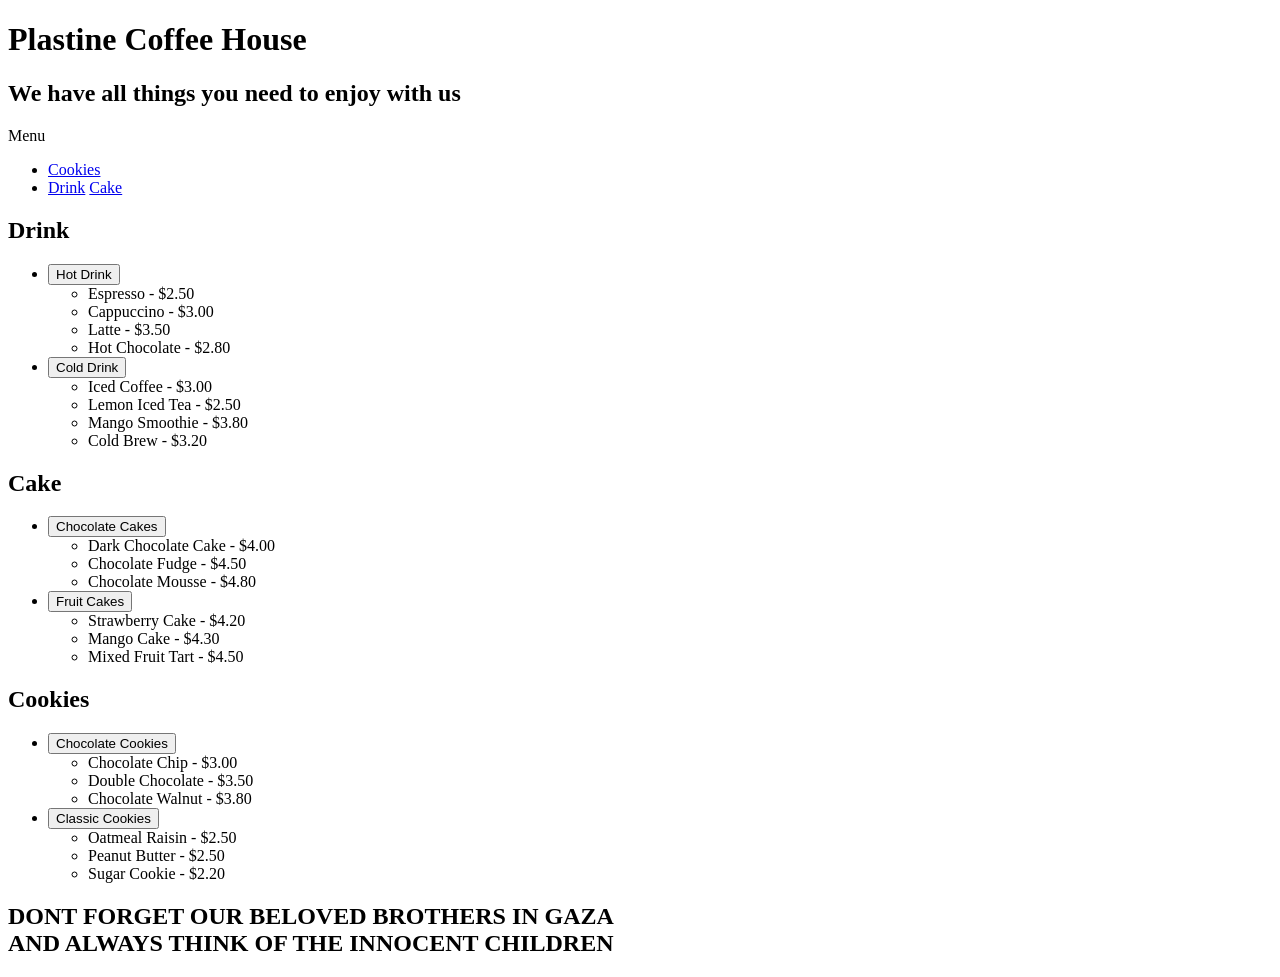
==== index.html @ 0f9bbc50 "Rename Plastine Coffee House.html to index.html" ====
<!DOCTYPE html>
<!-- saved from url=(0060)http://localhost/Plastine%20Coffee%20House_files/project.php -->
<html lang="ar"><head><meta http-equiv="Content-Type" content="text/html; charset=UTF-8">

<meta content="width=device-width, initial-scale=1">
<title>Plastine Coffee House</title>
<link rel="stylesheet" href="./Plastine Coffee House_files/CSS.css">
</head>
<body>

<h1 id="start">Plastine Coffee House</h1>

<h2 id="ccc">We have all things you need to enjoy with us</h2>

<p id="menu">Menu</p>

<ul>
    <li><a href="http://localhost/Plastine%20Coffee%20House_files/project.php#cookies">Cookies</a></li>
    <li><a href="http://localhost/Plastine%20Coffee%20House_files/project.php#drink">Drink</a>
    <a href="http://localhost/Plastine%20Coffee%20House_files/project.php#cake">Cake</a></li>
</ul> 


<div class="drink-section" id="drink">
    <h2>Drink</h2>
    <ul>
        <li>
            <button onclick="toggleList(&#39;hot&#39;)">Hot Drink</button>
            <ul id="hot" class="drink-list">
                                    <li>Espresso - $2.50</li>
                                    <li>Cappuccino - $3.00</li>
                                    <li>Latte - $3.50</li>
                                    <li>Hot Chocolate - $2.80</li>
                            </ul>
        </li>
        <li>
            <button onclick="toggleList(&#39;cold&#39;)">Cold Drink</button>
            <ul id="cold" class="drink-list">
                                    <li>Iced Coffee - $3.00</li>
                                    <li>Lemon Iced Tea - $2.50</li>
                                    <li>Mango Smoothie - $3.80</li>
                                    <li>Cold Brew - $3.20</li>
                            </ul>
        </li>
    </ul>
</div>


<div class="drink-section" id="cake">
    <h2>Cake</h2>
    <ul>
        <li>
            <button onclick="toggleList(&#39;chocoCake&#39;)">Chocolate Cakes</button>
            <ul id="chocoCake" class="drink-list">
                                    <li>Dark Chocolate Cake - $4.00</li>
                                    <li>Chocolate Fudge - $4.50</li>
                                    <li>Chocolate Mousse - $4.80</li>
                            </ul>
        </li>
        <li>
            <button onclick="toggleList(&#39;fruitCake&#39;)">Fruit Cakes</button>
            <ul id="fruitCake" class="drink-list">
                                    <li>Strawberry Cake - $4.20</li>
                                    <li>Mango Cake - $4.30</li>
                                    <li>Mixed Fruit Tart - $4.50</li>
                            </ul>
        </li>
    </ul>
</div>

<div class="drink-section" id="cookies">
    <h2>Cookies</h2>
    <ul>
        <li>
            <button onclick="toggleList(&#39;chocoCookie&#39;)">Chocolate Cookies</button>
            <ul id="chocoCookie" class="drink-list">
                                    <li>Chocolate Chip - $3.00</li>
                                    <li>Double Chocolate - $3.50</li>
                                    <li>Chocolate Walnut - $3.80</li>
                            </ul>
        </li>
        <li>
            <button onclick="toggleList(&#39;classicCookie&#39;)">Classic Cookies</button>
            <ul id="classicCookie" class="drink-list">
                                    <li>Oatmeal Raisin - $2.50</li>
                                    <li>Peanut Butter - $2.50</li>
                                    <li>Sugar Cookie - $2.20</li>
                            </ul>
        </li>
    </ul>
</div>

<script>
    function toggleList(id) {
        const list = document.getElementById(id);
        list.style.display = (list.style.display === "block") ? "none" : "block";
    }
</script>

<h2 id="ccc">
    DONT FORGET OUR BELOVED BROTHERS IN GAZA<br>
    AND ALWAYS THINK OF THE INNOCENT CHILDREN
</h2>



</body></html>
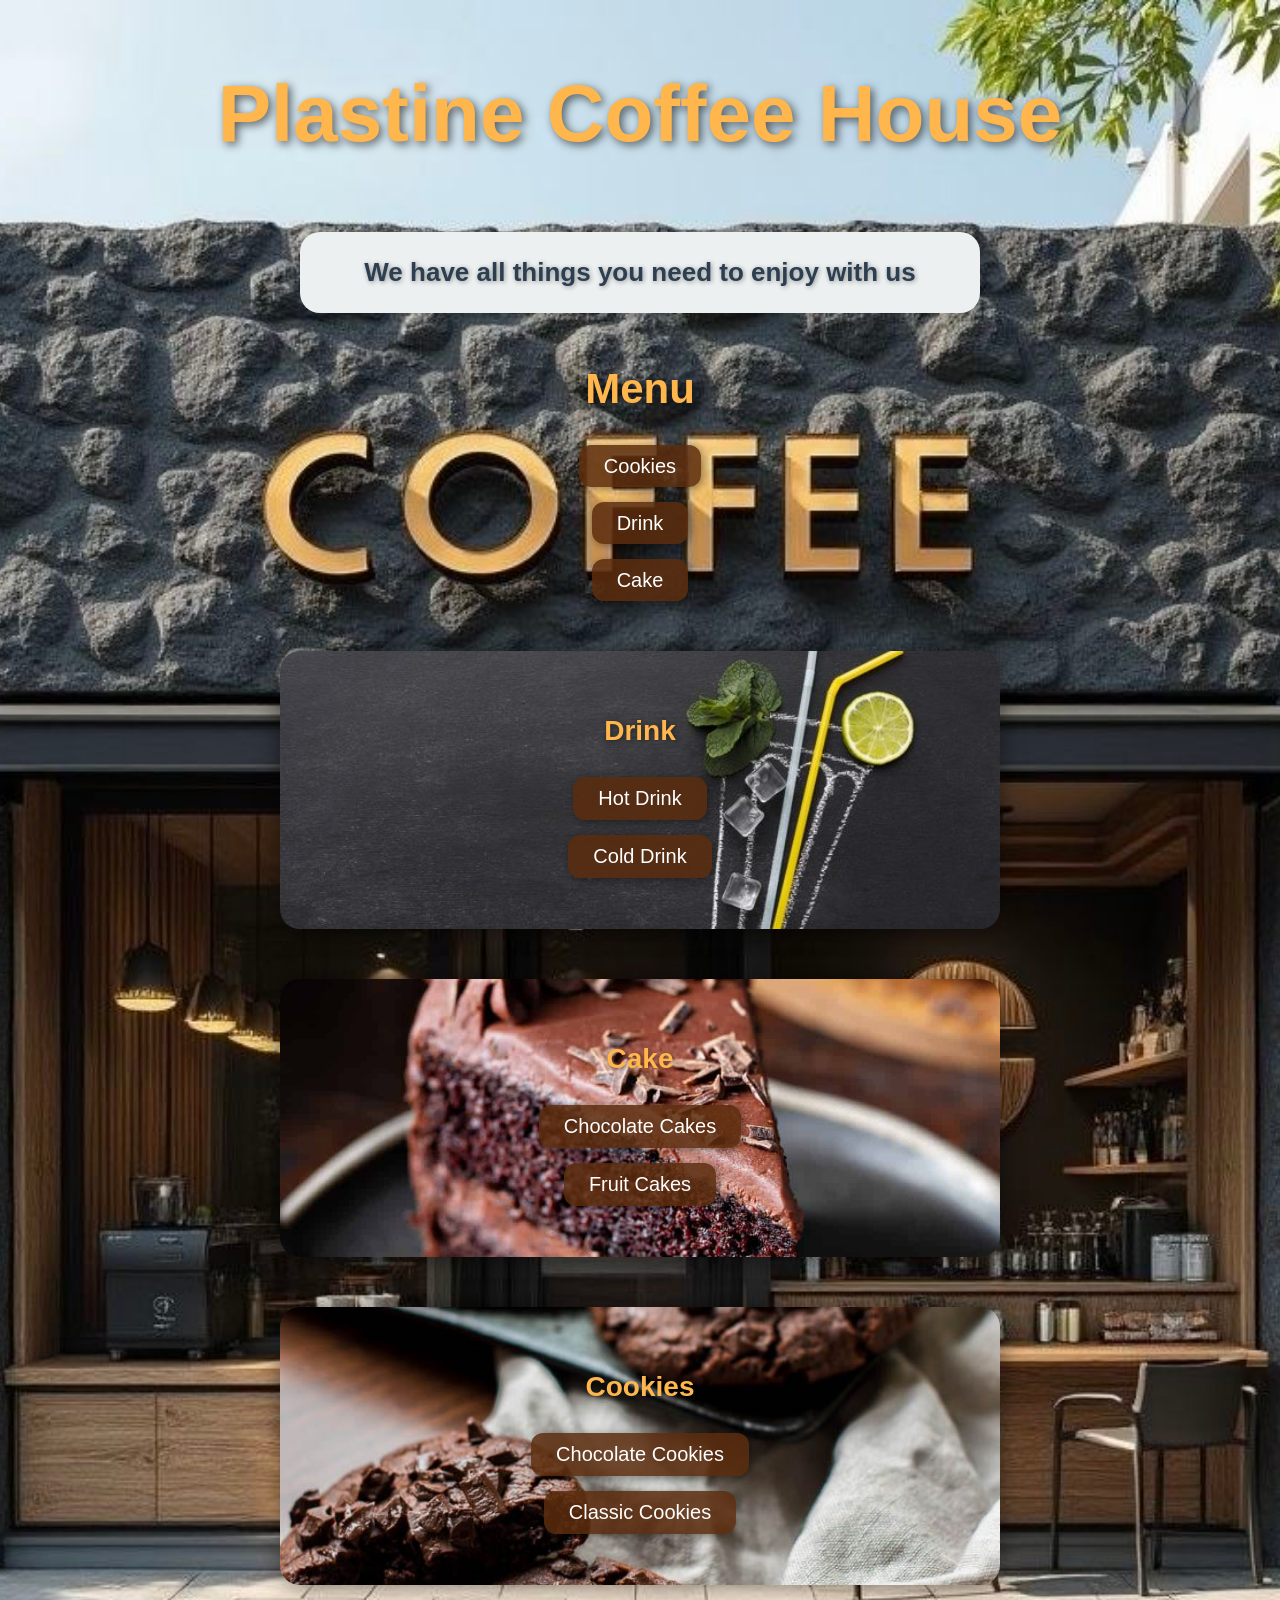
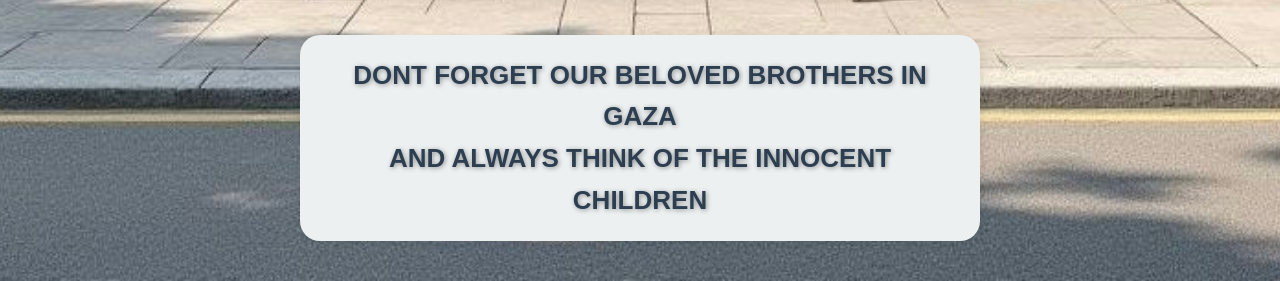
==== commit 9f3a6f3b: "Update index.html" ====
--- a/index.html
+++ b/index.html
@@ -1,10 +1,12 @@
 <!DOCTYPE html>
-<!-- saved from url=(0060)http://localhost/Plastine%20Coffee%20House_files/project.php -->
-<html lang="ar"><head><meta http-equiv="Content-Type" content="text/html; charset=UTF-8">
-
-<meta content="width=device-width, initial-scale=1">
-<title>Plastine Coffee House</title>
-<link rel="stylesheet" href="./Plastine Coffee House_files/CSS.css">
+<html lang="ar">
+<head>
+    <meta charset="UTF-8">
+    <meta name="viewport" content="width=device-width, initial-scale=1.0">
+    <title>Plastine Coffee House</title>
+    
+    <!-- ربط CSS مباشرة من الجذر -->
+    <link rel="stylesheet" href="/CSS.css">
 </head>
 <body>
 
@@ -15,55 +17,53 @@
 <p id="menu">Menu</p>
 
 <ul>
-    <li><a href="http://localhost/Plastine%20Coffee%20House_files/project.php#cookies">Cookies</a></li>
-    <li><a href="http://localhost/Plastine%20Coffee%20House_files/project.php#drink">Drink</a>
-    <a href="http://localhost/Plastine%20Coffee%20House_files/project.php#cake">Cake</a></li>
+    <li><a href="#cookies">Cookies</a></li>
+    <li><a href="#drink">Drink</a></li>
+    <li><a href="#cake">Cake</a></li>
 </ul> 
-
 
 <div class="drink-section" id="drink">
     <h2>Drink</h2>
     <ul>
         <li>
-            <button onclick="toggleList(&#39;hot&#39;)">Hot Drink</button>
+            <button onclick="toggleList('hot')">Hot Drink</button>
             <ul id="hot" class="drink-list">
-                                    <li>Espresso - $2.50</li>
-                                    <li>Cappuccino - $3.00</li>
-                                    <li>Latte - $3.50</li>
-                                    <li>Hot Chocolate - $2.80</li>
-                            </ul>
+                <li>Espresso - $2.50</li>
+                <li>Cappuccino - $3.00</li>
+                <li>Latte - $3.50</li>
+                <li>Hot Chocolate - $2.80</li>
+            </ul>
         </li>
         <li>
-            <button onclick="toggleList(&#39;cold&#39;)">Cold Drink</button>
+            <button onclick="toggleList('cold')">Cold Drink</button>
             <ul id="cold" class="drink-list">
-                                    <li>Iced Coffee - $3.00</li>
-                                    <li>Lemon Iced Tea - $2.50</li>
-                                    <li>Mango Smoothie - $3.80</li>
-                                    <li>Cold Brew - $3.20</li>
-                            </ul>
+                <li>Iced Coffee - $3.00</li>
+                <li>Lemon Iced Tea - $2.50</li>
+                <li>Mango Smoothie - $3.80</li>
+                <li>Cold Brew - $3.20</li>
+            </ul>
         </li>
     </ul>
 </div>
-
 
 <div class="drink-section" id="cake">
     <h2>Cake</h2>
     <ul>
         <li>
-            <button onclick="toggleList(&#39;chocoCake&#39;)">Chocolate Cakes</button>
+            <button onclick="toggleList('chocoCake')">Chocolate Cakes</button>
             <ul id="chocoCake" class="drink-list">
-                                    <li>Dark Chocolate Cake - $4.00</li>
-                                    <li>Chocolate Fudge - $4.50</li>
-                                    <li>Chocolate Mousse - $4.80</li>
-                            </ul>
+                <li>Dark Chocolate Cake - $4.00</li>
+                <li>Chocolate Fudge - $4.50</li>
+                <li>Chocolate Mousse - $4.80</li>
+            </ul>
         </li>
         <li>
-            <button onclick="toggleList(&#39;fruitCake&#39;)">Fruit Cakes</button>
+            <button onclick="toggleList('fruitCake')">Fruit Cakes</button>
             <ul id="fruitCake" class="drink-list">
-                                    <li>Strawberry Cake - $4.20</li>
-                                    <li>Mango Cake - $4.30</li>
-                                    <li>Mixed Fruit Tart - $4.50</li>
-                            </ul>
+                <li>Strawberry Cake - $4.20</li>
+                <li>Mango Cake - $4.30</li>
+                <li>Mixed Fruit Tart - $4.50</li>
+            </ul>
         </li>
     </ul>
 </div>
@@ -72,20 +72,20 @@
     <h2>Cookies</h2>
     <ul>
         <li>
-            <button onclick="toggleList(&#39;chocoCookie&#39;)">Chocolate Cookies</button>
+            <button onclick="toggleList('chocoCookie')">Chocolate Cookies</button>
             <ul id="chocoCookie" class="drink-list">
-                                    <li>Chocolate Chip - $3.00</li>
-                                    <li>Double Chocolate - $3.50</li>
-                                    <li>Chocolate Walnut - $3.80</li>
-                            </ul>
+                <li>Chocolate Chip - $3.00</li>
+                <li>Double Chocolate - $3.50</li>
+                <li>Chocolate Walnut - $3.80</li>
+            </ul>
         </li>
         <li>
-            <button onclick="toggleList(&#39;classicCookie&#39;)">Classic Cookies</button>
+            <button onclick="toggleList('classicCookie')">Classic Cookies</button>
             <ul id="classicCookie" class="drink-list">
-                                    <li>Oatmeal Raisin - $2.50</li>
-                                    <li>Peanut Butter - $2.50</li>
-                                    <li>Sugar Cookie - $2.20</li>
-                            </ul>
+                <li>Oatmeal Raisin - $2.50</li>
+                <li>Peanut Butter - $2.50</li>
+                <li>Sugar Cookie - $2.20</li>
+            </ul>
         </li>
     </ul>
 </div>
@@ -93,7 +93,11 @@
 <script>
     function toggleList(id) {
         const list = document.getElementById(id);
-        list.style.display = (list.style.display === "block") ? "none" : "block";
+        if (list.style.display === "block") {
+            list.style.display = "none";
+        } else {
+            list.style.display = "block";
+        }
     }
 </script>
 
@@ -102,6 +106,5 @@
     AND ALWAYS THINK OF THE INNOCENT CHILDREN
 </h2>
 
-
-
-</body></html>
+</body>
+</html>
--- a/CSS.css
+++ b/CSS.css
@@ -0,0 +1,119 @@
+body {
+        text-align: center;
+        background-image: url("1.jpg");
+        background-size: cover;
+        background-position: center;
+        background-repeat: no-repeat;
+        color: #2c1b10;
+        font-family: 'Segoe UI', Tahoma, Geneva, Verdana, sans-serif;
+        margin: 0;
+        line-height: 1.6;
+    }
+
+    h1 {
+        font-size: 80px;
+        color: #FFB74D; 
+        text-shadow: 3px 3px 10px rgba(0,0,0,0.6);
+        margin-top: 50px;
+    }
+
+    h2 {
+        font-size: 28px;
+        color: #FFB74D;
+        margin-bottom: 20px;
+        text-shadow: 1px 1px 5px rgba(0,0,0,0.4);
+    }
+
+    #menu {
+        font-size: 42px;
+        font-weight: bold;
+        margin-bottom: 20px;
+        color: #FFB74D;
+        text-shadow: 2px 2px 8px rgba(0,0,0,0.5);
+    }
+
+    ul {
+        list-style-type: none;
+        padding: 0;
+    }
+
+    li {
+        font-size: 28px;
+        margin: 12px 0;
+    }
+
+    a, button {
+        color: #fff;
+        background-color: rgba(91, 44, 13, 0.85);
+        padding: 10px 25px;
+        border-radius: 12px;
+        text-decoration: none;
+        border: none;
+        cursor: pointer;
+        font-size: 20px;
+        transition: all 0.3s ease;
+        box-shadow: 2px 2px 8px rgba(0,0,0,0.4);
+    }
+
+    a:hover, button:hover {
+        background-color: rgba(91, 44, 13, 1);
+        transform: translateY(-2px);
+        box-shadow: 4px 4px 12px rgba(0,0,0,0.5);
+    }
+
+    .drink-section {
+        padding: 35px;
+        border-radius: 20px;
+        margin: 50px auto;
+        max-width: 650px;
+        box-shadow: 0 0 25px rgba(0,0,0,0.5);
+        color: #fff;
+        text-align: center;
+    }
+
+    #drink {
+        background-image: url("2.jpg");
+        background-size: cover;
+        background-position: center;
+        background-repeat: no-repeat;
+    }
+
+    #cake {
+        background-image: url("3.jpg");
+        background-size: cover;
+        background-position: center;
+        background-repeat: no-repeat;
+    }
+
+    #cookies {
+        background-image: url("4.jpg");
+        background-size: cover;
+        background-position: center;
+        background-repeat: no-repeat;
+    }
+
+    .drink-list {
+        display: none;
+        margin-top: 15px;
+    }
+
+    .drink-list li {
+        background-color: rgba(0, 0, 0, 0.65);
+        color: #fff;
+        padding: 8px 12px;
+        border-radius: 10px;
+        font-size: 20px;
+        margin: 6px auto;
+        width: 240px;
+        transition: background 0.3s;
+    }
+
+    .drink-list li:hover {
+        background-color:rgba(255, 183, 77, 0.8);
+        color: #000;
+    }
+    #ccc{
+color: #2C3E50;background-color:#ECF0F1;border-radius:20px;
+width:50%;margin:40px auto;text-align:center;padding:20px;box-shadow:2px 2px 10px rgba(0,0,0,0.1);
+font-family:'Segoe UI',Tahoma,Geneva,Verdana,sans-serif;font-size:26px; 
+    }
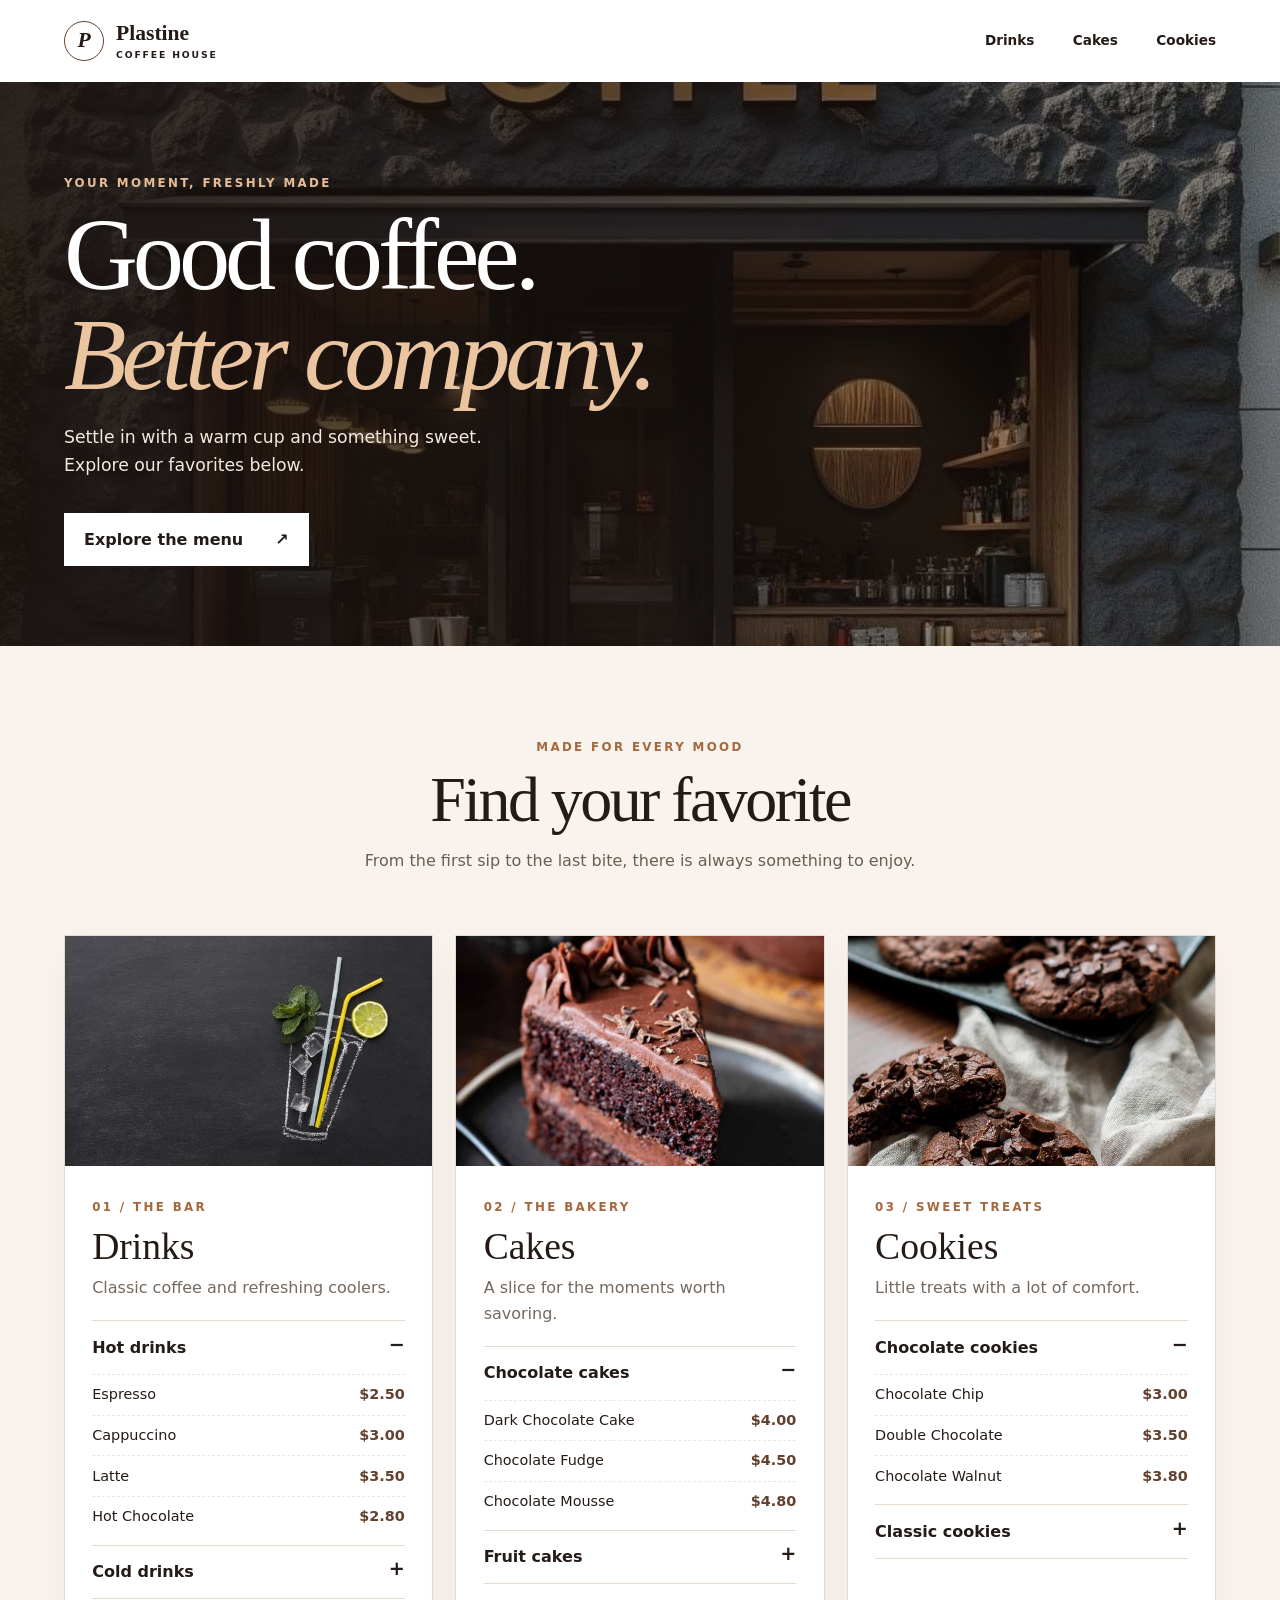
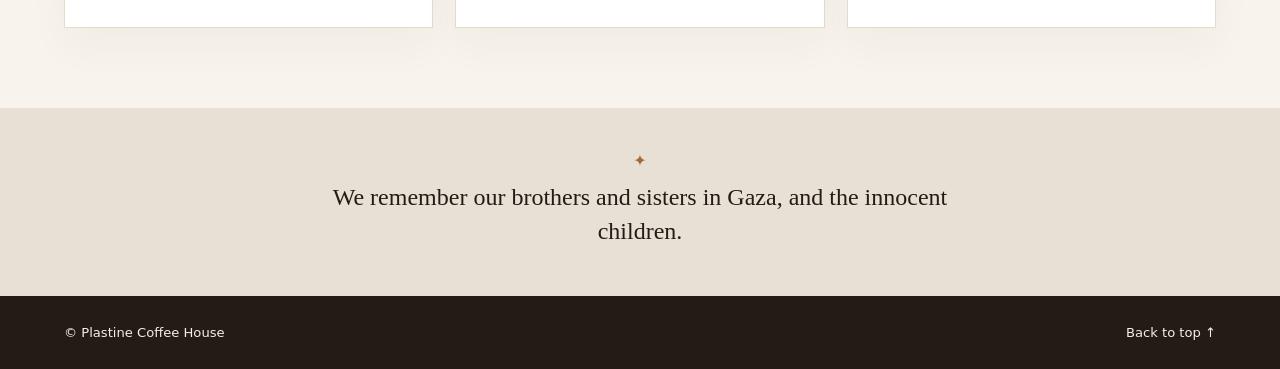
==== commit 04ac1396: "Refresh coffee menu design and screenshots" ====
--- a/index.html
+++ b/index.html
@@ -1,110 +1,29 @@
-<!DOCTYPE html>
-<html lang="ar">
+<!doctype html>
+<html lang="en">
 <head>
-    <meta charset="UTF-8">
-    <meta name="viewport" content="width=device-width, initial-scale=1.0">
-    <title>Plastine Coffee House</title>
-    
-    <!-- ربط CSS مباشرة من الجذر -->
-    <link rel="stylesheet" href="/CSS.css">
+  <meta charset="utf-8"><meta name="viewport" content="width=device-width, initial-scale=1">
+  <meta name="theme-color" content="#241b17">
+  <meta name="description" content="Explore coffee, cakes and cookies at Plastine Coffee House.">
+  <title>Menu | Plastine Coffee House</title><link rel="stylesheet" href="CSS.css">
 </head>
 <body>
-
-<h1 id="start">Plastine Coffee House</h1>
-
-<h2 id="ccc">We have all things you need to enjoy with us</h2>
-
-<p id="menu">Menu</p>
-
-<ul>
-    <li><a href="#cookies">Cookies</a></li>
-    <li><a href="#drink">Drink</a></li>
-    <li><a href="#cake">Cake</a></li>
-</ul> 
-
-<div class="drink-section" id="drink">
-    <h2>Drink</h2>
-    <ul>
-        <li>
-            <button onclick="toggleList('hot')">Hot Drink</button>
-            <ul id="hot" class="drink-list">
-                <li>Espresso - $2.50</li>
-                <li>Cappuccino - $3.00</li>
-                <li>Latte - $3.50</li>
-                <li>Hot Chocolate - $2.80</li>
-            </ul>
-        </li>
-        <li>
-            <button onclick="toggleList('cold')">Cold Drink</button>
-            <ul id="cold" class="drink-list">
-                <li>Iced Coffee - $3.00</li>
-                <li>Lemon Iced Tea - $2.50</li>
-                <li>Mango Smoothie - $3.80</li>
-                <li>Cold Brew - $3.20</li>
-            </ul>
-        </li>
-    </ul>
-</div>
-
-<div class="drink-section" id="cake">
-    <h2>Cake</h2>
-    <ul>
-        <li>
-            <button onclick="toggleList('chocoCake')">Chocolate Cakes</button>
-            <ul id="chocoCake" class="drink-list">
-                <li>Dark Chocolate Cake - $4.00</li>
-                <li>Chocolate Fudge - $4.50</li>
-                <li>Chocolate Mousse - $4.80</li>
-            </ul>
-        </li>
-        <li>
-            <button onclick="toggleList('fruitCake')">Fruit Cakes</button>
-            <ul id="fruitCake" class="drink-list">
-                <li>Strawberry Cake - $4.20</li>
-                <li>Mango Cake - $4.30</li>
-                <li>Mixed Fruit Tart - $4.50</li>
-            </ul>
-        </li>
-    </ul>
-</div>
-
-<div class="drink-section" id="cookies">
-    <h2>Cookies</h2>
-    <ul>
-        <li>
-            <button onclick="toggleList('chocoCookie')">Chocolate Cookies</button>
-            <ul id="chocoCookie" class="drink-list">
-                <li>Chocolate Chip - $3.00</li>
-                <li>Double Chocolate - $3.50</li>
-                <li>Chocolate Walnut - $3.80</li>
-            </ul>
-        </li>
-        <li>
-            <button onclick="toggleList('classicCookie')">Classic Cookies</button>
-            <ul id="classicCookie" class="drink-list">
-                <li>Oatmeal Raisin - $2.50</li>
-                <li>Peanut Butter - $2.50</li>
-                <li>Sugar Cookie - $2.20</li>
-            </ul>
-        </li>
-    </ul>
-</div>
-
-<script>
-    function toggleList(id) {
-        const list = document.getElementById(id);
-        if (list.style.display === "block") {
-            list.style.display = "none";
-        } else {
-            list.style.display = "block";
-        }
-    }
-</script>
-
-<h2 id="ccc">
-    DONT FORGET OUR BELOVED BROTHERS IN GAZA<br>
-    AND ALWAYS THINK OF THE INNOCENT CHILDREN
-</h2>
-
+  <a class="skip-link" href="#menu">Skip to menu</a>
+  <header class="site-header">
+    <a class="brand" href="#top"><span class="brand-mark" aria-hidden="true">P</span><span>Plastine <small>COFFEE HOUSE</small></span></a>
+    <nav aria-label="Menu categories"><a href="#drinks">Drinks</a><a href="#cakes">Cakes</a><a href="#cookies">Cookies</a></nav>
+  </header>
+  <main id="top">
+    <section class="hero" aria-labelledby="hero-title">
+      <div class="hero-copy"><p class="eyebrow">Your moment, freshly made</p><h1 id="hero-title">Good coffee.<br><em>Better company.</em></h1><p>Settle in with a warm cup and something sweet. Explore our favorites below.</p><a class="button" href="#menu">Explore the menu <span aria-hidden="true">↗</span></a></div>
+    </section>
+    <div class="intro" id="menu"><p class="eyebrow">Made for every mood</p><h2>Find your favorite</h2><p>From the first sip to the last bite, there is always something to enjoy.</p></div>
+    <div class="menu-grid">
+      <section class="menu-card" id="drinks" aria-labelledby="drinks-title"><img src="2.jpg" alt="Coffee drinks" loading="lazy"><div class="menu-card-content"><span class="card-number">01 / THE BAR</span><h3 id="drinks-title">Drinks</h3><p>Classic coffee and refreshing coolers.</p><details open><summary>Hot drinks</summary><ul><li><span>Espresso</span><span>$2.50</span></li><li><span>Cappuccino</span><span>$3.00</span></li><li><span>Latte</span><span>$3.50</span></li><li><span>Hot Chocolate</span><span>$2.80</span></li></ul></details><details><summary>Cold drinks</summary><ul><li><span>Iced Coffee</span><span>$3.00</span></li><li><span>Lemon Iced Tea</span><span>$2.50</span></li><li><span>Mango Smoothie</span><span>$3.80</span></li><li><span>Cold Brew</span><span>$3.20</span></li></ul></details></div></section>
+      <section class="menu-card" id="cakes" aria-labelledby="cakes-title"><img src="3.jpg" alt="Fresh cake" loading="lazy"><div class="menu-card-content"><span class="card-number">02 / THE BAKERY</span><h3 id="cakes-title">Cakes</h3><p>A slice for the moments worth savoring.</p><details open><summary>Chocolate cakes</summary><ul><li><span>Dark Chocolate Cake</span><span>$4.00</span></li><li><span>Chocolate Fudge</span><span>$4.50</span></li><li><span>Chocolate Mousse</span><span>$4.80</span></li></ul></details><details><summary>Fruit cakes</summary><ul><li><span>Strawberry Cake</span><span>$4.20</span></li><li><span>Mango Cake</span><span>$4.30</span></li><li><span>Mixed Fruit Tart</span><span>$4.50</span></li></ul></details></div></section>
+      <section class="menu-card" id="cookies" aria-labelledby="cookies-title"><img src="4.jpg" alt="Freshly baked cookies" loading="lazy"><div class="menu-card-content"><span class="card-number">03 / SWEET TREATS</span><h3 id="cookies-title">Cookies</h3><p>Little treats with a lot of comfort.</p><details open><summary>Chocolate cookies</summary><ul><li><span>Chocolate Chip</span><span>$3.00</span></li><li><span>Double Chocolate</span><span>$3.50</span></li><li><span>Chocolate Walnut</span><span>$3.80</span></li></ul></details><details><summary>Classic cookies</summary><ul><li><span>Oatmeal Raisin</span><span>$2.50</span></li><li><span>Peanut Butter</span><span>$2.50</span></li><li><span>Sugar Cookie</span><span>$2.20</span></li></ul></details></div></section>
+    </div>
+    <aside class="message"><span aria-hidden="true">✦</span><p>We remember our brothers and sisters in Gaza, and the innocent children.</p></aside>
+  </main>
+  <footer><span>© Plastine Coffee House</span><a href="#top">Back to top ↑</a></footer>
 </body>
 </html>
--- a/CSS.css
+++ b/CSS.css
@@ -1,119 +1,7 @@
-body {
-        text-align: center;
-        background-image: url("1.jpg");
-        background-size: cover;
-        background-position: center;
-        background-repeat: no-repeat;
-        color: #2c1b10;
-        font-family: 'Segoe UI', Tahoma, Geneva, Verdana, sans-serif;
-        margin: 0;
-        line-height: 1.6;
-    }
-
-    h1 {
-        font-size: 80px;
-        color: #FFB74D; 
-        text-shadow: 3px 3px 10px rgba(0,0,0,0.6);
-        margin-top: 50px;
-    }
-
-    h2 {
-        font-size: 28px;
-        color: #FFB74D;
-        margin-bottom: 20px;
-        text-shadow: 1px 1px 5px rgba(0,0,0,0.4);
-    }
-
-    #menu {
-        font-size: 42px;
-        font-weight: bold;
-        margin-bottom: 20px;
-        color: #FFB74D;
-        text-shadow: 2px 2px 8px rgba(0,0,0,0.5);
-    }
-
-    ul {
-        list-style-type: none;
-        padding: 0;
-    }
-
-    li {
-        font-size: 28px;
-        margin: 12px 0;
-    }
-
-    a, button {
-        color: #fff;
-        background-color: rgba(91, 44, 13, 0.85);
-        padding: 10px 25px;
-        border-radius: 12px;
-        text-decoration: none;
-        border: none;
-        cursor: pointer;
-        font-size: 20px;
-        transition: all 0.3s ease;
-        box-shadow: 2px 2px 8px rgba(0,0,0,0.4);
-    }
-
-    a:hover, button:hover {
-        background-color: rgba(91, 44, 13, 1);
-        transform: translateY(-2px);
-        box-shadow: 4px 4px 12px rgba(0,0,0,0.5);
-    }
-
-    .drink-section {
-        padding: 35px;
-        border-radius: 20px;
-        margin: 50px auto;
-        max-width: 650px;
-        box-shadow: 0 0 25px rgba(0,0,0,0.5);
-        color: #fff;
-        text-align: center;
-    }
-
-    #drink {
-        background-image: url("2.jpg");
-        background-size: cover;
-        background-position: center;
-        background-repeat: no-repeat;
-    }
-
-    #cake {
-        background-image: url("3.jpg");
-        background-size: cover;
-        background-position: center;
-        background-repeat: no-repeat;
-    }
-
-    #cookies {
-        background-image: url("4.jpg");
-        background-size: cover;
-        background-position: center;
-        background-repeat: no-repeat;
-    }
-
-    .drink-list {
-        display: none;
-        margin-top: 15px;
-    }
-
-    .drink-list li {
-        background-color: rgba(0, 0, 0, 0.65);
-        color: #fff;
-        padding: 8px 12px;
-        border-radius: 10px;
-        font-size: 20px;
-        margin: 6px auto;
-        width: 240px;
-        transition: background 0.3s;
-    }
-
-    .drink-list li:hover {
-        background-color:rgba(255, 183, 77, 0.8);
-        color: #000;
-    }
-    #ccc{
-color: #2C3E50;background-color:#ECF0F1;border-radius:20px;
-width:50%;margin:40px auto;text-align:center;padding:20px;box-shadow:2px 2px 10px rgba(0,0,0,0.1);
-font-family:'Segoe UI',Tahoma,Geneva,Verdana,sans-serif;font-size:26px; 
-    }+:root{--ink:#241b17;--brown:#62412e;--cream:#f8f4ed;--line:#e5dbcd;--accent:#a5673d}
+*{box-sizing:border-box}html{scroll-behavior:smooth}body{margin:0;background:var(--cream);color:var(--ink);font:16px/1.6 system-ui,-apple-system,"Segoe UI",sans-serif}a{color:inherit;text-decoration:none}summary,a{touch-action:manipulation}:focus-visible{outline:3px solid var(--accent);outline-offset:4px}.skip-link{position:absolute;top:-5rem;left:1rem;z-index:10;background:#fff;padding:.7rem 1rem}.skip-link:focus{top:1rem}
+.site-header{height:82px;padding:0 max(5vw,20px);display:flex;align-items:center;justify-content:space-between;gap:2rem;background:#fff}.brand{display:inline-flex;align-items:center;gap:.75rem;font-family:Georgia,serif;font-size:1.35rem;font-weight:bold;line-height:1}.brand small{display:block;margin-top:.3rem;font:600 .58rem/1 system-ui,sans-serif;letter-spacing:.2em}.brand-mark{display:grid;place-items:center;width:2.5rem;height:2.5rem;border:1px solid var(--brown);border-radius:50%;font-style:italic}.site-header nav{display:flex;gap:clamp(1rem,3vw,2.5rem);font-size:.85rem;font-weight:600}.site-header nav a:hover,footer a:hover{color:var(--accent)}
+.hero{min-height:520px;display:flex;align-items:center;padding:5rem max(5vw,20px);background:linear-gradient(90deg,rgba(26,18,15,.89),rgba(26,18,15,.60) 55%,rgba(26,18,15,.15)),url("1.jpg") center/cover;color:#fff}.hero-copy{max-width:700px}.eyebrow,.card-number{font-size:.74rem;font-weight:700;letter-spacing:.2em;text-transform:uppercase}.hero .eyebrow{color:#e8bd96}.hero h1{margin:.7rem 0 1.2rem;font:normal clamp(3.4rem,8vw,7rem)/.98 Georgia,serif;letter-spacing:-.05em}.hero h1 em{color:#eac5a0;font-weight:normal}.hero-copy>p:not(.eyebrow){max-width:30rem;color:#f3e9df;font-size:1.08rem}.button{display:inline-flex;gap:2rem;align-items:center;padding:.85rem 1.25rem;margin-top:1rem;font-weight:700;background:#fff;color:var(--ink)}.button:hover{background:#eac5a0}
+.intro{text-align:center;max-width:600px;margin:0 auto;padding:5rem 1.5rem 2.8rem}.intro .eyebrow{color:var(--accent)}.intro h2{font:normal clamp(2.5rem,5vw,4rem)/1 Georgia,serif;letter-spacing:-.04em;margin:.65rem 0}.intro>p:last-child{color:#695d55}.menu-grid{width:min(1320px,90%);margin:0 auto 5rem;display:grid;grid-template-columns:repeat(3,minmax(0,1fr));gap:1.4rem}.menu-card{background:#fff;border:1px solid var(--line);min-width:0;box-shadow:0 18px 40px #382b1d0a}.menu-card>img{display:block;width:100%;height:230px;object-fit:cover}.menu-card-content{padding:1.7rem}.card-number{color:var(--accent)}.menu-card h3{font:normal 2.35rem/1 Georgia,serif;margin:.6rem 0}.menu-card-content>p{color:#756960;margin:0 0 1.2rem}.menu-card details{border-top:1px solid var(--line)}.menu-card details:last-child{border-bottom:1px solid var(--line)}.menu-card summary{padding:.85rem 0;cursor:pointer;font-weight:700;list-style:none;display:flex;justify-content:space-between}.menu-card summary::-webkit-details-marker{display:none}.menu-card summary:after{content:"+";font-size:1.2rem;line-height:1}.menu-card details[open] summary:after{content:"−"}.menu-card ul{list-style:none;padding:0 0 .5rem;margin:0}.menu-card li{display:flex;justify-content:space-between;gap:1rem;border-top:1px dashed #eee7de;padding:.52rem 0;font-size:.9rem}.menu-card li span:last-child{white-space:nowrap;color:var(--brown);font-weight:700}
+.message{background:#e8e0d4;text-align:center;padding:2.5rem 1rem}.message span{color:var(--accent)}.message p{font:normal clamp(1.1rem,2vw,1.5rem)/1.4 Georgia,serif;margin:.5rem auto;max-width:40rem}footer{padding:1.6rem max(5vw,20px);display:flex;justify-content:space-between;gap:1rem;font-size:.82rem;background:var(--ink);color:#f5eee7}
+@media(max-width:900px){.menu-grid{grid-template-columns:repeat(2,minmax(0,1fr))}.menu-card:last-child{grid-column:1/-1}.menu-card:last-child>img{height:200px}}@media(max-width:620px){.site-header{height:72px}.brand{font-size:1.05rem}.site-header nav{gap:.7rem;font-size:.75rem}.hero{min-height:440px}.menu-grid{grid-template-columns:1fr;width:min(500px,92%)}.menu-card:last-child{grid-column:auto}.menu-card>img{height:200px}.intro{padding-top:4rem}}@media(prefers-reduced-motion:reduce){html{scroll-behavior:auto}}
